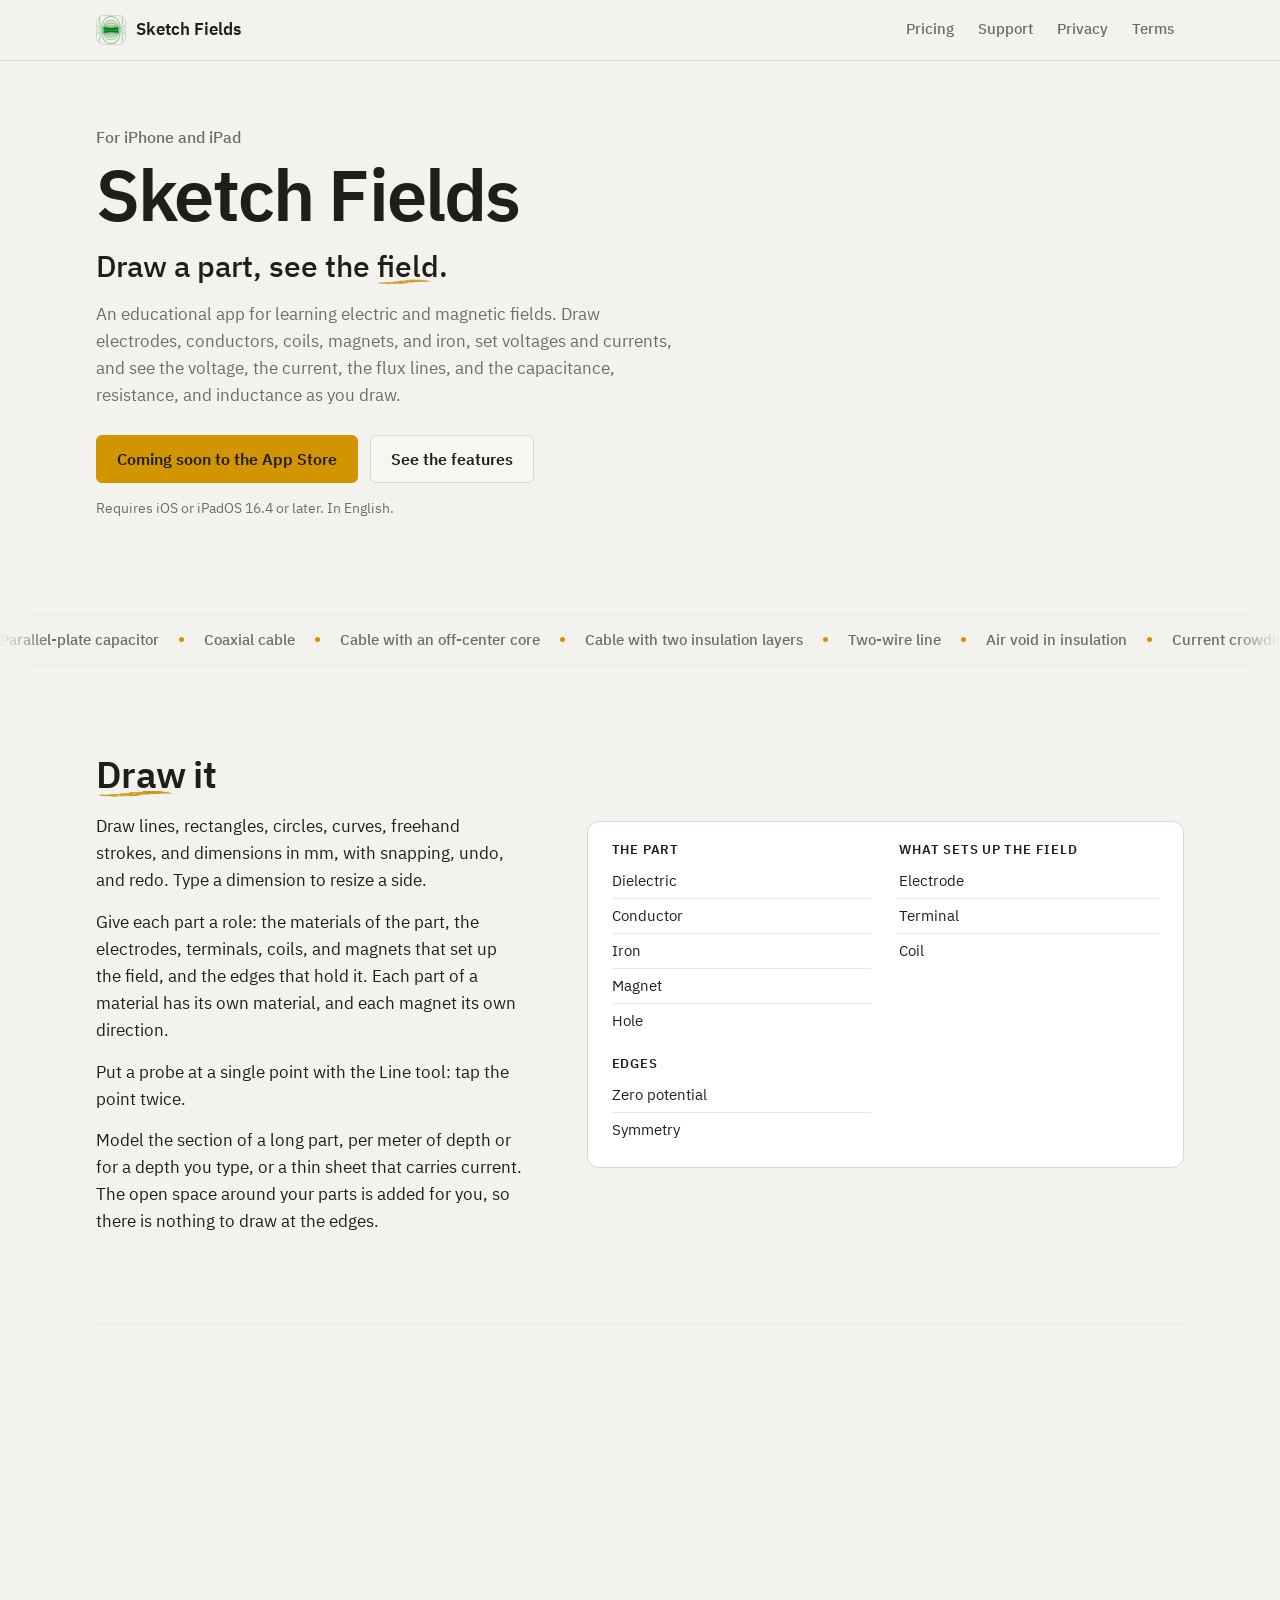
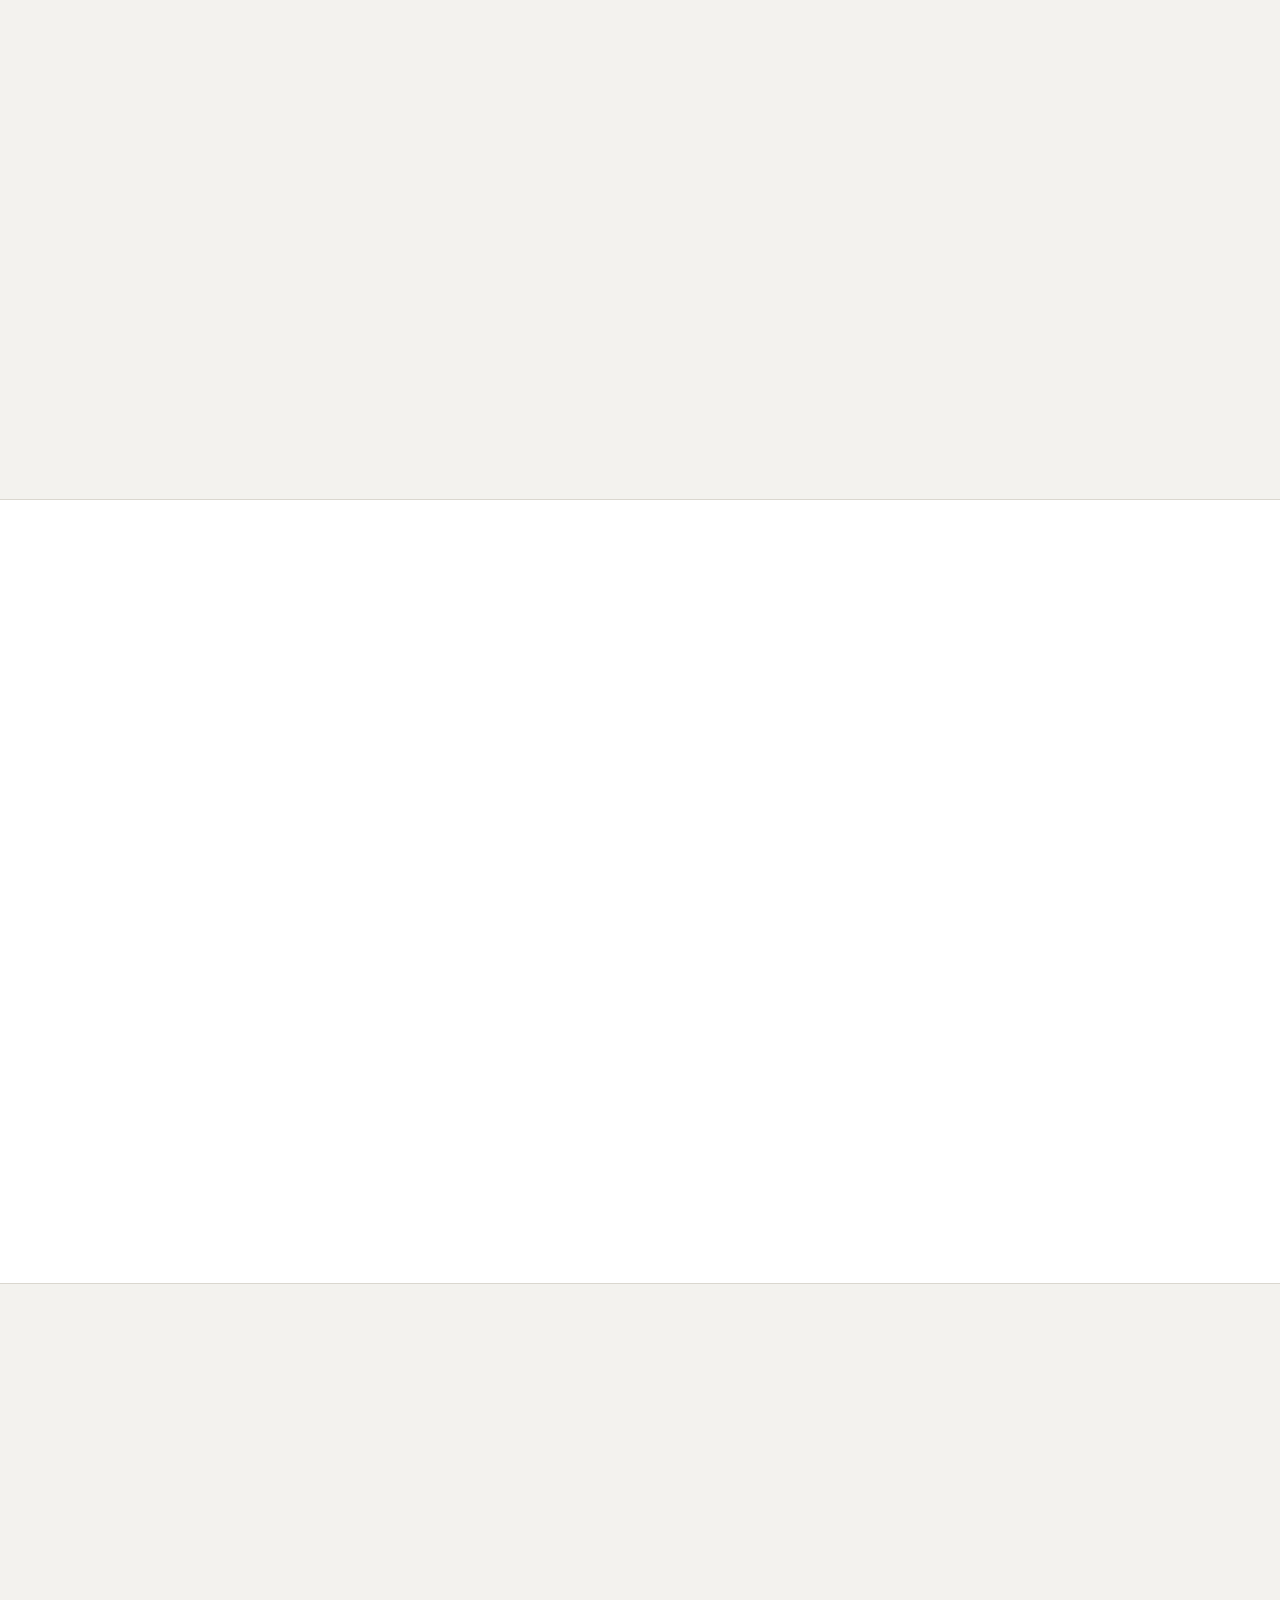
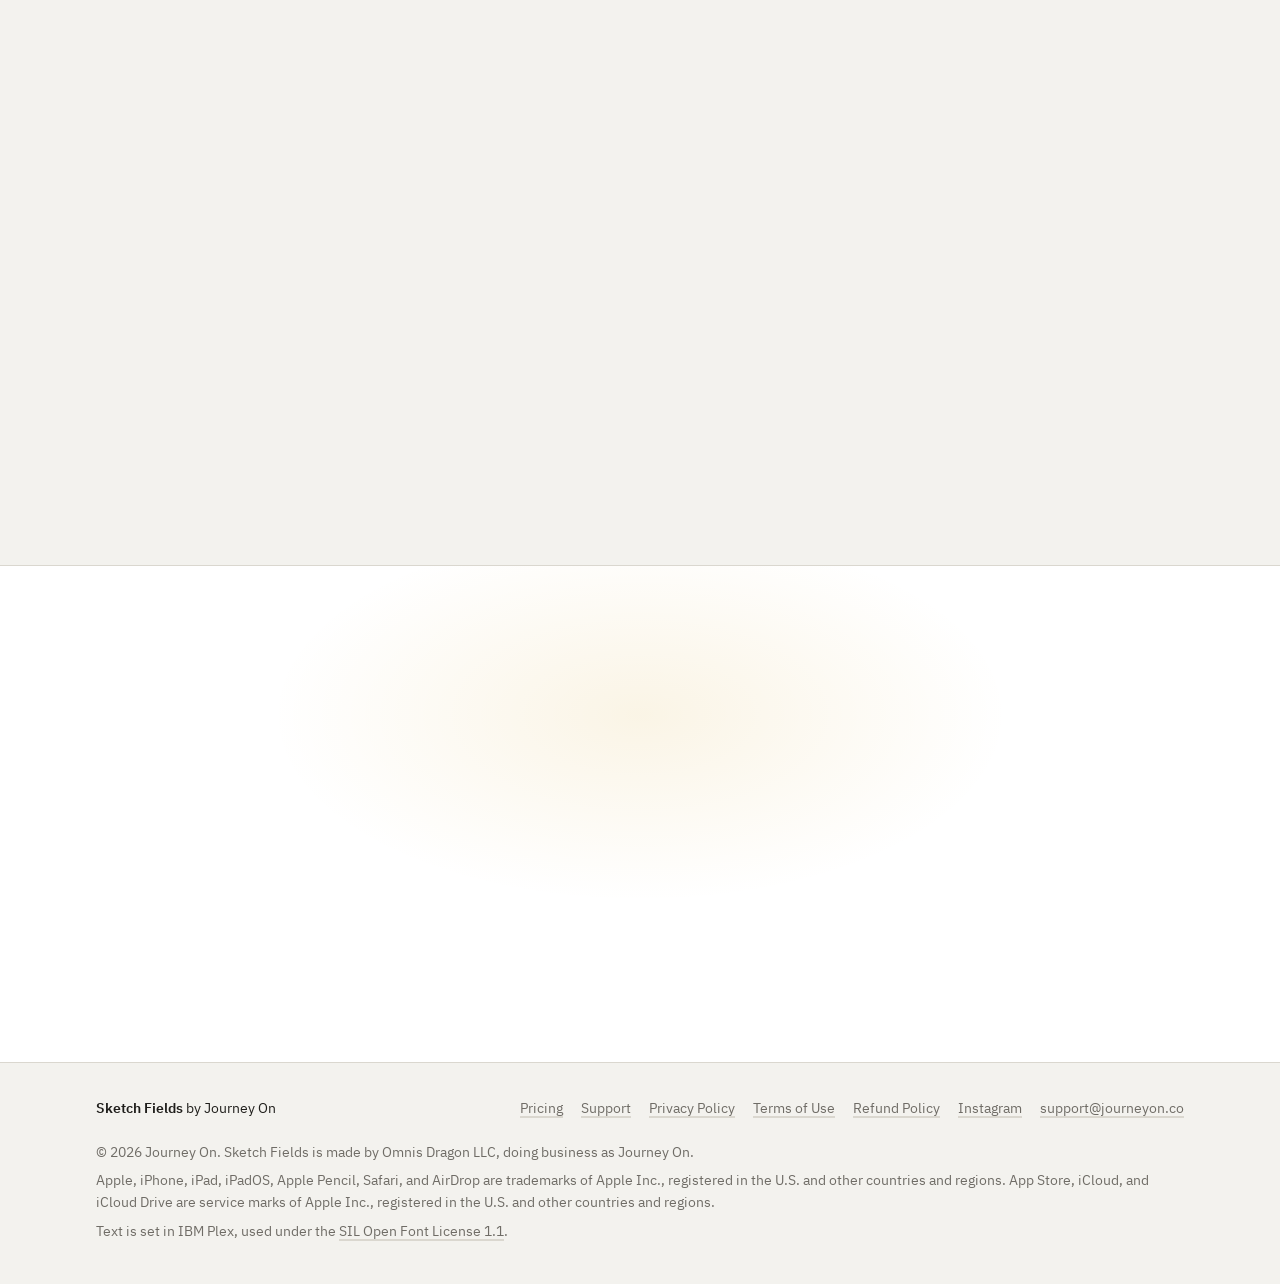
==== index.html @ ad642560 "Sketch Fields website: product page, pricing, refunds, support, privacy and terms The site for https" ====
<!doctype html>
<html lang="en">
<head>
<meta charset="utf-8">
<meta name="viewport" content="width=device-width, initial-scale=1">
<meta http-equiv="Content-Security-Policy" content="default-src 'none'; script-src 'self'; style-src 'self'; font-src 'self'; img-src 'self'; media-src 'self'; base-uri 'none'; form-action 'none'">
<meta name="color-scheme" content="dark light">
<meta name="theme-color" content="#141413" media="(prefers-color-scheme: dark)">
<meta name="theme-color" content="#f3f2ee" media="(prefers-color-scheme: light)">
<title>Sketch Fields: draw a part, see the field</title>
<meta name="description" content="Sketch Fields is an educational app for iPhone and iPad for learning electric and magnetic fields from simple sketches. Draw electrodes, conductors, coils, magnets, and iron, and see the voltage, the current, the flux lines, and the capacitance, resistance, and inductance they give.">
<link rel="canonical" href="https://sketchfields.journeyon.co/">
<meta property="og:type" content="website">
<meta property="og:url" content="https://sketchfields.journeyon.co/">
<meta property="og:title" content="Sketch Fields">
<meta property="og:description" content="Draw a part, see the field. An educational app for iPhone and iPad.">
<meta name="twitter:card" content="summary">
<link rel="icon" type="image/png" sizes="32x32" href="assets/favicon-32.png">
<link rel="apple-touch-icon" href="assets/apple-touch-icon.png">
<link rel="stylesheet" href="assets/site.css">
<script src="assets/site.js" defer></script>
</head>
<body class="home">
<a class="skip" href="#main">Skip to content</a>

<header class="site-head">
  <div class="wrap">
    <a class="brand" href="./" aria-current="page"><img src="assets/favicon-32.png" srcset="assets/favicon-32.png 1x, assets/brand-96.png 3x" width="30" height="30" alt=""><span>Sketch Fields</span></a>
    <nav class="site-nav" aria-label="Main">
      <ul>
        <li><a href="pricing/">Pricing</a></li>
        <li><a href="support/">Support</a></li>
        <li><a href="privacy/">Privacy</a></li>
        <li><a href="terms/">Terms</a></li>
      </ul>
    </nav>
  </div>
</header>

<main id="main" tabindex="-1">

  <section class="hero" aria-labelledby="hero-title">
    <div class="wrap">
      <div class="hero-text">
        <p class="eyebrow">For iPhone and iPad</p>
        <h1 id="hero-title">Sketch Fields</h1>
        <p class="hero-line">Draw a part, see the <span class="pencil short">field</span>.</p>
        <p class="hero-sub">An educational app for learning electric and magnetic fields. Draw electrodes, conductors, coils, magnets, and iron, set voltages and currents, and see the voltage, the current, the flux lines, and the capacitance, resistance, and inductance as you draw.</p>
        <div class="actions">
          <a class="btn primary" href="https://apps.apple.com/us/developer/journey-on/id1807155063">Coming soon to the App Store</a>
          <a class="btn" href="#draw">See the features</a>
        </div>
        <p class="small muted">Requires iOS or iPadOS 16.4 or later. In English.</p>
      </div>
    </div>
  </section>

  <div class="example-band" aria-hidden="true">
    <div class="band-track">
      <ul class="band-list"><li>Parallel-plate capacitor</li><li>Coaxial cable</li><li>Cable with an off-center core</li><li>Cable with two insulation layers</li><li>Two-wire line</li><li>Air void in insulation</li><li>Current crowding at a corner</li><li>Strip with a round hole</li><li>Coaxial cell in water</li><li>Two rods in water</li><li>Field around a wire</li><li>Inductance of a two-wire line</li><li>Inductance of a coaxial cable</li><li>Bar magnet</li><li>Two coupled coils</li><li>Magnet and a sensor</li><li>High-voltage electrode edge</li><li>Comb drive (MEMS)</li><li>Wire over a ground plane</li><li>Microstrip trace</li><li>Capacitive touch button</li><li>Busbar with bolt holes</li><li>Electromagnet with an air gap</li></ul>
      <ul class="band-list"><li>Parallel-plate capacitor</li><li>Coaxial cable</li><li>Cable with an off-center core</li><li>Cable with two insulation layers</li><li>Two-wire line</li><li>Air void in insulation</li><li>Current crowding at a corner</li><li>Strip with a round hole</li><li>Coaxial cell in water</li><li>Two rods in water</li><li>Field around a wire</li><li>Inductance of a two-wire line</li><li>Inductance of a coaxial cable</li><li>Bar magnet</li><li>Two coupled coils</li><li>Magnet and a sensor</li><li>High-voltage electrode edge</li><li>Comb drive (MEMS)</li><li>Wire over a ground plane</li><li>Microstrip trace</li><li>Capacitive touch button</li><li>Busbar with bolt holes</li><li>Electromagnet with an air gap</li></ul>
    </div>
  </div>

  <section class="feature" id="draw" aria-labelledby="draw-title">
    <div class="wrap feature-grid">
      <div class="feature-text reveal">
        <h2 id="draw-title"><span class="pencil short">Draw</span> it</h2>
        <p>Draw lines, rectangles, circles, curves, freehand strokes, and dimensions in mm, with snapping, undo, and redo. Type a dimension to resize a side.</p>
        <p>Give each part a role: the materials of the part, the electrodes, terminals, coils, and magnets that set up the field, and the edges that hold it. Each part of a material has its own material, and each magnet its own direction.</p>
        <p>Put a probe at a single point with the Line tool: tap the point twice.</p>
        <p>Model the section of a long part, per meter of depth or for a depth you type, or a thin sheet that carries current. The open space around your parts is added for you, so there is nothing to draw at the edges.</p>
      </div>
      <div class="feature-aside reveal">
        <div class="groups">
          <div>
            <h3>The part</h3>
            <ul>
              <li>Dielectric</li>
              <li>Conductor</li>
              <li>Iron</li>
              <li>Magnet</li>
              <li>Hole</li>
            </ul>
          </div>
          <div>
            <h3>What sets up the field</h3>
            <ul>
              <li>Electrode</li>
              <li>Terminal</li>
              <li>Coil</li>
            </ul>
          </div>
          <div>
            <h3>Edges</h3>
            <ul>
              <li>Zero potential</li>
              <li>Symmetry</li>
            </ul>
          </div>
        </div>
      </div>
    </div>
  </section>

  <section class="feature flip" id="analyze" aria-labelledby="analyze-title">
    <div class="wrap feature-grid">
      <div class="feature-text reveal">
        <h2 id="analyze-title"><span class="pencil mid">Analyze</span> it</h2>
        <p>The solver works while you draw and edit. A quick result shows at once, and a finer one replaces it when you stop.</p>
        <ul class="fields" aria-label="Some of the fields you can show">
          <li>Voltage <span class="u">V</span></li>
          <li>Electric field <span class="u">kV/mm</span></li>
          <li>Current density <span class="u">A/mm²</span></li>
          <li>Flux density B <span class="u">T</span></li>
        </ul>
        <ul class="ticks">
          <li>See equipotentials and flux lines drawn over the colors, with their values; where flux lines crowd, the field is strong.</li>
          <li>Read the capacitance, the charge on each electrode, the resistance, the current through each terminal, the power loss, and the self and mutual inductance.</li>
          <li>Find the largest field, and where it sits.</li>
          <li>Read probes at a point, along a line with a chart, or over an area.</li>
          <li>Work in SI units with prefixes, such as pF, mA, and mT; lengths can also be shown in inches.</li>
        </ul>
      </div>
      <div class="feature-aside reveal">
        <h3 class="aside-title">Three field types</h3>
        <ul class="aside-list">
          <li><strong>Electrostatics</strong> The voltage, the electric field, the charge on each electrode, the capacitance, and the largest field.</li>
          <li><strong>Current flow</strong> How current spreads through a conductor, its resistance, and the power loss.</li>
          <li><strong>Magnetic fields</strong> Flux lines from coils and magnets through iron and air, inductance, and the coupling between coils.</li>
        </ul>
      </div>
    </div>
  </section>

  <section class="feature" id="examples" aria-labelledby="examples-title">
    <div class="wrap feature-grid">
      <div class="feature-text reveal">
        <h2 id="examples-title">Learn with <span class="pencil long">the examples</span></h2>
        <p>Each example has notes on what to look for, the theory value where there is one, and what to try next. Every example runs without a subscription, in every field type.</p>
        <p>Pick from plastics and the circuit board laminate FR-4, copper, aluminum, gold, tap water, seawater, clay and wet sand, and NdFeB magnet grades, each value with its source and the condition it applies to, or make a material of your own, such as an iron of a set permeability.</p>
      </div>
      <div class="feature-aside reveal">
        <h3 class="aside-title">The examples menu</h3>
        <ul class="aside-list">
          <li><strong>Getting started</strong> Coaxial cable</li>
          <li><strong>Checks against theory</strong> Parallel-plate capacitor; Coaxial cable; Cable with an off-center core; Cable with two insulation layers; Two-wire line; Air void in insulation; Current crowding at a corner; Strip with a round hole; Coaxial cell in water; Two rods in water; Field around a wire; Inductance of a two-wire line; Inductance of a coaxial cable; Bar magnet; Two coupled coils</li>
          <li><strong>Capacitors and insulation</strong> High-voltage electrode edge; Comb drive (MEMS)</li>
          <li><strong>Lines and circuit boards</strong> Wire over a ground plane; Microstrip trace; Capacitive touch button</li>
          <li><strong>Conductors</strong> Busbar with bolt holes</li>
          <li><strong>Magnets and coils</strong> Magnet and a sensor; Electromagnet with an air gap</li>
        </ul>
      </div>
    </div>
  </section>

  <section class="feature flip" id="theory" aria-labelledby="theory-title">
    <div class="wrap feature-grid">
      <div class="feature-text reveal">
        <h2 id="theory-title">Compare with <span class="pencil mid">theory</span></h2>
        <p>Fifteen examples follow cases with a known answer from physics and electrical engineering textbooks. Each one shows the theory value beside the app’s own value, and whether they agree within the stated tolerance.</p>
        <p>Change the part and see how far the answer moves: widen the plates, move the wires apart, or make the hole in a strip larger.</p>
      </div>
      <div class="feature-aside reveal">
        <h3 class="aside-title">Theory in the notes</h3>
        <ul class="aside-list">
          <li><strong>Coaxial cable</strong> The capacitance per meter of depth, 2πε/ln(b/a), for a given outer radius the peak field is least when b/a is e.</li>
          <li><strong>Two-wire line</strong> The capacitance per meter of depth, πε/arccosh(D/2R), exact for round wires.</li>
          <li><strong>Air void in insulation</strong> A thin flat void across the field carries εr times the field in the insulation, and a round void 2εr/(1 + εr) times.</li>
          <li><strong>Current crowding at a corner</strong> The corner square of an L-shaped bend counts as 1 − (2/π)·ln 2, or 0.5587 squares.</li>
          <li><strong>Two rods in water</strong> The resistance between two rods, arccosh(D/2a)/(πσ) per meter: the two-wire line’s capacitance with ε replaced by σ.</li>
          <li><strong>Field around a wire</strong> The flux density μ0I/(2πr) at a distance r, from Ampère’s law.</li>
          <li><strong>Inductance of a two-wire line</strong> (μ0/π)·(ln(D/a) + ¼) per meter, the ¼ for the flux inside each wire.</li>
          <li><strong>Bar magnet</strong> The flux density on the axis of a long bar magnet, from the currents its magnetization stands for.</li>
        </ul>
      </div>
    </div>
  </section>

  <section class="section band lit" id="plans" aria-labelledby="plans-title">
    <div class="wrap">
      <h2 id="plans-title" class="section-title reveal">Free and Sketch Fields <span class="pencil short">Pro</span></h2>
      <div class="plans reveal-group">
        <div class="plan">
          <h3>Free</h3>
          <ul class="ticks">
            <li>Run and explore every example, in every field type.</li>
            <li>Draw your own dielectrics in PTFE, FR-4 or air between and around the plates of a capacitor, in electrostatics.</li>
            <li>The capacitance, the charge, the energy, and the largest field.</li>
            <li>Coarse and Medium meshes.</li>
            <li>Projects, files, units, and the help.</li>
          </ul>
        </div>
        <div class="plan pro">
          <h3>Sketch Fields Pro adds</h3>
          <ul class="ticks">
            <li>Current flow: conductors and terminals, current, resistance and power loss.</li>
            <li>Magnetic fields: coils, magnets and iron, flux lines and inductance.</li>
            <li>More electrodes, zero-potential and symmetry edges, and probes.</li>
            <li>Axisymmetric models for round parts.</li>
            <li>Every material, and your own materials.</li>
            <li>Fine meshes for more detail.</li>
            <li>Edit the examples.</li>
            <li>Reports with the model settings and probe readings.</li>
          </ul>
        </div>
      </div>
      <p class="section-intro reveal">Sketch Fields Pro is an auto-renewable subscription, monthly or yearly, with a free trial for eligible new subscribers. If your subscription ends, your sketches still open and run. See the <a href="pricing/">prices</a>, the <a href="terms/#pro">subscription terms</a> and the <a href="support/#cost">questions about Sketch Fields Pro</a>.</p>
    </div>
  </section>

  <section class="section" id="device" aria-labelledby="device-title">
    <div class="wrap">
      <h2 id="device-title" class="section-title reveal">On your <span class="pencil mid">device</span></h2>
      <p class="section-intro reveal">Drawing and calculation run on your iPhone or iPad. Your sketches stay on your device.</p>
      <ul class="tiles wide reveal-group">
        <li class="tile">
          <svg viewBox="0 0 24 24" aria-hidden="true" focusable="false"><path d="M1.5 8.8a15 15 0 0 1 21 0M5 12.4a10 10 0 0 1 14 0M8.5 15.9a5 5 0 0 1 7 0M3 3l18 18"/><circle cx="12" cy="19.4" r="1"/></svg>
          <h3>Works offline</h3>
          <p>Drawing and the calculation need no connection.</p>
        </li>
        <li class="tile">
          <svg viewBox="0 0 24 24" aria-hidden="true" focusable="false"><circle cx="12" cy="8" r="4"/><path d="M4 21a8 8 0 0 1 16 0M3 3l18 18"/></svg>
          <h3>No account</h3>
          <p>Open the app and start. There is nothing to sign up for.</p>
        </li>
        <li class="tile">
          <svg viewBox="0 0 24 24" aria-hidden="true" focusable="false"><rect x="2.5" y="5.5" width="19" height="13" rx="2"/><path d="M3 3l18 18"/></svg>
          <h3>No ads</h3>
          <p>The app shows no advertising.</p>
        </li>
        <li class="tile">
          <svg viewBox="0 0 24 24" aria-hidden="true" focusable="false"><path d="M4 20l1.2-4.4L16.6 4.2a2.1 2.1 0 0 1 3 3L8.2 18.6 4 20zM14.6 6.2l3 3"/></svg>
          <h3>Apple Pencil</h3>
          <p>Apple Pencil draws while your fingers pan and zoom. A keyboard, trackpad, or mouse works on iPad.</p>
        </li>
      </ul>
    </div>
  </section>

  <section class="section" id="education" aria-labelledby="education-title">
    <div class="wrap">
      <h2 id="education-title" class="section-title reveal">Educational use only</h2>
      <div class="note reveal">
        <p>Sketch Fields is for education and learning only. Its results are estimates from a simplified two-dimensional model. The calculation is verified against published exact solutions and benchmark cases, such as a parallel-plate capacitor, a coaxial cable, and a two-wire line, but it has not been validated against measurements or tested in real-world scenarios. It is not a substitute for professional engineering analysis, testing, or applicable codes and standards. Do not use it to design, rate, or approve any real part or equipment, or for safety-critical, medical, or compliance decisions, such as those on electrical safety, high voltage, or medical implants and devices. You use the results at your own risk; to the extent the law allows, Journey On is not responsible for any loss or decision based on them. See the <a href="terms/#educational-use">Terms of Use</a>.</p>
      </div>
    </div>
  </section>

  <section class="cta band lit" id="get" aria-labelledby="get-title">
    <div class="wrap reveal">
      <picture>
        <source media="(prefers-color-scheme: dark)" srcset="assets/sketch-fields-400-dark.webp">
        <img class="app-icon" src="assets/sketch-fields-400.webp" width="400" height="400" loading="lazy" decoding="async" alt="">
      </picture>
      <h2 id="get-title">Sketch Fields for iPhone and iPad</h2>
      <p>Learn how voltages, currents, and magnets set up electric and magnetic fields by sketching. Requires iOS or iPadOS 16.4 or later.</p>
      <div class="actions center">
        <a class="btn primary" href="https://apps.apple.com/us/developer/journey-on/id1807155063">Coming soon to the App Store</a>
      </div>
      <p class="small muted">Questions? Email <a href="mailto:support@journeyon.co">support@journeyon.co</a> or read the <a href="support/">support page</a>.</p>
    </div>
  </section>

</main>

<footer class="site-foot">
  <div class="wrap">
    <div class="foot-top">
      <p class="foot-brand"><strong>Sketch Fields</strong> by Journey On</p>
      <nav aria-label="Footer">
        <ul class="foot-links">
          <li><a href="pricing/">Pricing</a></li>
          <li><a href="support/">Support</a></li>
          <li><a href="privacy/">Privacy Policy</a></li>
          <li><a href="terms/">Terms of Use</a></li>
          <li><a href="refunds/">Refund Policy</a></li>
          <li><a href="https://www.instagram.com/journeyon_co/">Instagram</a></li>
          <li><a href="mailto:support@journeyon.co">support@journeyon.co</a></li>
        </ul>
      </nav>
    </div>
    <p>© 2026 Journey On. Sketch Fields is made by Omnis Dragon LLC, doing business as Journey On.</p>
    <p>Apple, iPhone, iPad, iPadOS, Apple Pencil, Safari, and AirDrop are trademarks of Apple Inc., registered in the U.S. and other countries and regions. App Store, iCloud, and iCloud Drive are service marks of Apple Inc., registered in the U.S. and other countries and regions.</p>
    <p>Text is set in IBM Plex, used under the <a href="fonts/LICENSE.txt">SIL Open Font License 1.1</a>.</p>
  </div>
</footer>
</body>
</html>
---- assets/site.css ----
/* Sketch Fields website. Colors, radii, fonts and shadows are the app's design tokens; tints are color-mix() of tokens.
   Dark is the default, as in the app; light follows prefers-color-scheme. */

@font-face {
  font-family: 'IBM Plex Sans';
  font-style: normal;
  font-weight: 400;
  font-display: swap;
  src: url('../fonts/IBMPlexSans-Regular.woff2') format('woff2');
}
@font-face {
  font-family: 'IBM Plex Sans';
  font-style: normal;
  font-weight: 500;
  font-display: swap;
  src: url('../fonts/IBMPlexSans-Medium.woff2') format('woff2');
}
@font-face {
  font-family: 'IBM Plex Sans';
  font-style: normal;
  font-weight: 600;
  font-display: swap;
  src: url('../fonts/IBMPlexSans-SemiBold.woff2') format('woff2');
}
@font-face {
  font-family: 'IBM Plex Mono';
  font-style: normal;
  font-weight: 400;
  font-display: swap;
  src: url('../fonts/IBMPlexMono-Regular.woff2') format('woff2');
}
@font-face {
  font-family: 'IBM Plex Mono';
  font-style: normal;
  font-weight: 500;
  font-display: swap;
  src: url('../fonts/IBMPlexMono-Medium.woff2') format('woff2');
}

:root {
  --bg: #141413;
  --panel: #1c1c1b;
  --panel2: #232321;
  --fg: #e8e6e1;
  --muted: #9b9890;
  --line: #35332e;
  --line2: #2a2926;
  --accent: #f0b323;
  --accent2: #ffc94a;
  --accent-fg: #141413;
  --canvas: #1a1a19;
  --shadow: 0 6px 24px rgba(0, 0, 0, .5);
  --shadow-sm: 0 2px 10px rgba(0, 0, 0, .45);
  --label: var(--accent); /* small headings: amber on dark, ink on light (amber on light is under 4.5:1) */
  --font: 'IBM Plex Sans', system-ui, -apple-system, 'Segoe UI', sans-serif;
  --mono: 'IBM Plex Mono', ui-monospace, SFMono-Regular, Menlo, monospace;
  --radius: 6px;
  /* Motion: the app's ease-out cubic, 1 - (1 - k)^3, and its 240 ms */
  --ease-out: cubic-bezier(.33, 1, .68, 1);
  --t-fast: .15s;
  --t: .24s;
  --t-reveal: .48s;
  /* Light on surfaces: the glow behind the hero animation and the app icon, the wash at the top of a band, and the
     light at the top of the cards */
  --glow: color-mix(in srgb, var(--accent) 17%, transparent);
  --glow-band: color-mix(in srgb, var(--accent) 7%, transparent);
  --tint-card: color-mix(in srgb, var(--fg) 5%, transparent);
  --tint-pro: color-mix(in srgb, var(--accent) 15%, transparent);
  --tint-tile: color-mix(in srgb, var(--accent) 9%, transparent);
  color-scheme: dark;
}

@media (prefers-color-scheme: light) {
  :root {
    --bg: #f3f2ee;
    --panel: #ffffff;
    --panel2: #f7f6f2;
    --fg: #1f1e1b;
    --muted: #6f6c66;
    --line: #dad7cf;
    --line2: #ebe9e3;
    --accent: #d19500;
    --accent2: #a87700;
    --accent-fg: #1f1e1b;
    --canvas: #e9e7e1;
    --shadow: 0 6px 24px rgba(30, 28, 20, .12);
    --shadow-sm: 0 2px 8px rgba(30, 28, 20, .10);
    --label: var(--fg);
    --glow: color-mix(in srgb, var(--accent) 10%, transparent);
    --glow-band: transparent;
    --tint-card: transparent;
    --tint-pro: color-mix(in srgb, var(--accent) 11%, transparent);
    --tint-tile: color-mix(in srgb, var(--accent) 8%, transparent);
    color-scheme: light;
  }
}

*,
*::before,
*::after {
  box-sizing: border-box;
}

html {
  -webkit-text-size-adjust: 100%;
  text-size-adjust: 100%;
}

@media (prefers-reduced-motion: no-preference) {
  html {
    scroll-behavior: smooth;
  }
}

body {
  margin: 0;
  background: var(--bg);
  color: var(--fg);
  font-family: var(--font);
  font-size: 16px;
  line-height: 1.6;
  overflow-wrap: break-word;
}

img {
  max-width: 100%;
  height: auto;
}

figure {
  margin: 0;
}

strong,
b {
  font-weight: 600;
}

h1,
h2,
h3 {
  font-weight: 600;
  line-height: 1.25;
  margin: 0;
  text-wrap: balance;
}

h2,
h3,
[id] {
  scroll-margin-top: 16px;
}

p,
ul,
ol {
  margin: 0 0 14px;
}

ul,
ol {
  padding-left: 22px;
}

li {
  margin: 0 0 6px;
}

a {
  color: var(--fg);
  text-decoration: underline;
  text-decoration-color: var(--accent);
  text-decoration-thickness: 2px;
  text-underline-offset: 3px;
  transition: color var(--t-fast) ease, text-decoration-color var(--t-fast) ease;
}

a:hover {
  text-decoration-color: var(--fg);
}

:focus-visible {
  outline: 2px solid var(--accent2);
  outline-offset: 2px;
  border-radius: 3px;
}

code,
.mono {
  font-family: var(--mono);
  font-size: .94em;
}

/* Skip link: off screen until it has focus */
.skip {
  position: absolute;
  left: 16px;
  top: -200px;
  z-index: 90;
  padding: 10px 16px;
  background: var(--panel);
  color: var(--fg);
  border: 1px solid var(--line);
  border-radius: var(--radius);
  box-shadow: var(--shadow);
  font-weight: 600;
}

.skip:focus {
  top: 12px;
}

.wrap {
  max-width: 1120px;
  margin: 0 auto;
  padding: 0 16px;
}

/* Header */
.site-head {
  border-bottom: 1px solid var(--line);
  background: var(--bg);
}

.site-head .wrap {
  display: flex;
  align-items: center;
  justify-content: space-between;
  gap: 12px;
  min-height: 60px;
  flex-wrap: wrap;
}

.brand {
  display: inline-flex;
  align-items: center;
  gap: 10px;
  font-weight: 600;
  font-size: 17px;
  text-decoration: none;
  color: var(--fg);
  min-height: 44px;
}

.brand img {
  width: 30px;
  height: 30px;
  border-radius: 7px;
  border: 1px solid var(--line);
}

.site-nav ul {
  display: flex;
  gap: 4px;
  list-style: none;
  margin: 0;
  padding: 0;
}

.site-nav li {
  margin: 0;
}

.site-nav a {
  display: inline-flex;
  align-items: center;
  min-height: 44px;
  padding: 0 10px;
  color: var(--muted);
  font-weight: 500;
  font-size: 15px;
  text-decoration: none;
  border-bottom: 2px solid transparent;
}

.site-nav a:hover {
  color: var(--fg);
}

.site-nav a[aria-current='page'] {
  color: var(--fg);
  border-bottom-color: var(--accent);
}

/* Main */
main {
  display: block;
  padding: 32px 0 56px;
}

.home main {
  padding: 0;
}

.prose {
  max-width: 720px;
}

.eyebrow {
  margin: 0 0 6px;
  color: var(--muted);
  font-size: 16px;
  font-weight: 500;
}

.page-title {
  font-size: 30px;
  margin-bottom: 8px;
}

.updated {
  color: var(--muted);
  font-size: 14px;
  margin-bottom: 24px;
}

.lead {
  font-size: 19px;
  line-height: 1.5;
}

.muted {
  color: var(--muted);
}

.small {
  font-size: 14px;
}

/* Buttons */
.actions {
  display: flex;
  flex-wrap: wrap;
  align-items: center;
  gap: 12px;
  margin: 26px 0 14px;
}

.actions.center {
  justify-content: center;
}

.btn {
  display: inline-flex;
  align-items: center;
  justify-content: center;
  min-height: 48px;
  padding: 12px 20px;
  border-radius: var(--radius);
  border: 1px solid var(--line);
  background: var(--panel2);
  color: var(--fg);
  font-weight: 600;
  text-decoration: none;
  line-height: 1.2;
}

.btn:hover {
  border-color: var(--muted);
}

.btn.primary {
  background: var(--accent);
  border-color: var(--accent);
  color: var(--accent-fg);
}

.btn.primary:hover {
  box-shadow: var(--shadow-sm);
  text-decoration: underline;
  text-decoration-color: var(--accent-fg);
}

/* Home page: hero */
.hero {
  padding: 36px 0 8px;
}

.hero-grid {
  display: grid;
  gap: 32px;
  align-items: center;
}

.hero h1 {
  font-size: 46px;
  letter-spacing: -.02em;
  line-height: 1.05;
  margin-bottom: 14px;
}

.hero-line {
  text-wrap: balance;
  font-size: 23px;
  font-weight: 500;
  line-height: 1.35;
  margin-bottom: 14px;
}

.hero-sub {
  color: var(--muted);
  font-size: 17px;
  max-width: 34em;
}

.hero-media {
  position: relative;
  aspect-ratio: 4 / 5;
  border-radius: 16px;
  overflow: hidden;
  background: var(--canvas);
  border: 1px solid var(--line);
  box-shadow: var(--shadow);
}

.hero-media picture,
.hero-poster,
.hero-video {
  position: absolute;
  inset: 0;
  display: block;
  width: 100%;
  height: 100%;
  object-fit: cover;
}

/* The browser picks the video once, when the page loads. If the box changes shape later (a phone turned from portrait
   to landscape), the crop stays centered, so the part in the middle of the animation stays in view. */
.hero-poster,
.hero-video {
  object-position: 50% 50%;
}

/* Safari does not autoplay in Low Power Mode and would draw its start button over the video; the still image under the
   video shows instead. */
.hero-video::-webkit-media-controls-start-playback-button {
  display: none !important;
  -webkit-appearance: none;
}

.hero-video::-webkit-media-controls {
  display: none !important;
}

/* "Pause animation": a real checkbox, visually replaced by the label's box. Checked, the video is hidden and the
   still image under it shows (WCAG 2.2.2). */
.still {
  position: absolute;
  width: 1px;
  height: 1px;
  margin: 0;
  opacity: 0;
  pointer-events: none;
}

.still-label {
  position: absolute;
  right: 12px;
  bottom: 12px;
  z-index: 2;
  display: inline-flex;
  align-items: center;
  gap: 9px;
  min-height: 36px;
  padding: 6px 14px 6px 11px;
  border-radius: 20px;
  border: 1px solid var(--line);
  background: color-mix(in srgb, var(--panel) 92%, transparent);
  color: var(--fg);
  font-size: 14px;
  font-weight: 500;
  box-shadow: var(--shadow-sm);
  cursor: pointer;
  user-select: none;
}

.still-label::before {
  content: '';
  flex: none;
  width: 16px;
  height: 16px;
  border: 1.5px solid var(--muted);
  border-radius: 4px;
  transition: background-color var(--t-fast) ease, border-color var(--t-fast) ease;
}

.still-label::after {
  content: '';
  position: absolute;
  left: 17px;
  top: 50%;
  width: 5px;
  height: 9px;
  margin-top: -6px;
  border: solid var(--accent-fg);
  border-width: 0 2px 2px 0;
  transform: rotate(45deg);
  opacity: 0;
}

.still:checked ~ .still-label::before {
  background: var(--accent);
  border-color: var(--accent);
}

.still:checked ~ .still-label::after {
  opacity: 1;
}

.still:focus-visible ~ .still-label {
  outline: 2px solid var(--accent2);
  outline-offset: 2px;
}

.still-label:hover {
  border-color: var(--muted);
}

.still:checked ~ .loop-video {
  display: none;
}

@media (prefers-reduced-motion: reduce) {
  .loop-video,
  .still,
  .still-label {
    display: none;
  }
}

/* Text for screen readers only */
.vh {
  position: absolute;
  width: 1px;
  height: 1px;
  margin: -1px;
  padding: 0;
  overflow: hidden;
  clip-path: inset(50%);
  white-space: nowrap;
  border: 0;
}

/* Home page: the names of the built-in examples in a row under the hero. It repeats the list in "Learn with the
   examples", so it is hidden from screen readers. Where scroll timelines exist and motion is allowed, it moves to the
   right while the page scrolls, and stops when the page stops; otherwise it is
   still, with a faded right edge. overflow: clip (not hidden) keeps the band from becoming a scroll container, so its
   view() timeline follows the page. */
.example-band {
  margin-top: 40px;
  border-top: 1px solid var(--line2);
  border-bottom: 1px solid var(--line2);
  overflow: hidden;
  overflow: clip;
  -webkit-mask-image: linear-gradient(90deg, var(--fg) calc(100% - 64px), transparent);
  mask-image: linear-gradient(90deg, var(--fg) calc(100% - 64px), transparent);
}

.band-track {
  display: flex;
  width: max-content;
  padding-left: max(16px, calc((100vw - 1088px) / 2));
}

.band-list {
  display: flex;
  list-style: none;
  margin: 0;
  padding: 0;
}

.band-list li {
  display: flex;
  align-items: center;
  margin: 0;
  padding: 13px 0;
  white-space: nowrap;
  color: var(--muted);
  font-size: 15px;
  font-weight: 500;
}

.band-list li::after {
  content: '';
  width: 5px;
  height: 5px;
  margin: 0 20px;
  border-radius: 50%;
  background: var(--accent);
}

@keyframes band-drift {
  from {
    translate: -720px 0;
  }

  to {
    translate: 0 0;
  }
}

@media (prefers-reduced-motion: no-preference) {
  @supports (animation-timeline: view()) {
    .example-band {
      -webkit-mask-image: linear-gradient(90deg, transparent, var(--fg) 48px, var(--fg) calc(100% - 48px), transparent);
      mask-image: linear-gradient(90deg, transparent, var(--fg) 48px, var(--fg) calc(100% - 48px), transparent);
    }

    .band-track {
      padding-left: 0;
      animation: band-drift linear both;
      animation-timeline: view();
      animation-range: cover;
    }
  }
}

/* Home page: sections */
.section {
  padding: 64px 0 0;
}

.section-title,
.cta h2 {
  font-size: clamp(30px, 2.2vw + 20px, 44px);
  letter-spacing: -.02em;
  line-height: 1.12;
  margin-bottom: 18px;
}

.feature-text h2 {
  font-size: 30px;
  letter-spacing: -.02em;
  line-height: 1.12;
  margin-bottom: 18px;
}

.section-intro {
  max-width: 720px;
}

/* The colored-pencil underline of the App Store headlines, under one key word of a heading: amber, and blue under
   the hero's key word, as in the first App Store image. It is a background image, so the text and its contrast do not
   change; links keep their straight underline. Where motion is allowed it is drawn in from the left once its heading
   has appeared (see Motion). */
.pencil {
  position: relative;
  z-index: 0;
  white-space: nowrap;
}

/* behind the letters of its word, as in the App Store headlines, so the descenders stay whole */
.pencil::after {
  content: '';
  position: absolute;
  z-index: -1;
  left: -.12em;
  right: -.14em;
  bottom: -.1em;
  height: .41em;
  background: center / 100% 100% no-repeat;
  pointer-events: none;
}

.pencil.short::after {
  background-image: url('pencil-amber-short-dark.webp');
}

.pencil.mid::after {
  background-image: url('pencil-amber-mid-dark.webp');
}

.pencil.long::after {
  background-image: url('pencil-amber-long-dark.webp');
}

.pencil.blue::after {
  background-image: url('pencil-blue-mid-dark.webp');
}

@media (prefers-color-scheme: light) {
  .pencil.short::after {
    background-image: url('pencil-amber-short-light.webp');
  }

  .pencil.mid::after {
    background-image: url('pencil-amber-mid-light.webp');
  }

  .pencil.long::after {
    background-image: url('pencil-amber-long-light.webp');
  }

  .pencil.blue::after {
    background-image: url('pencil-blue-mid-light.webp');
  }
}

/* Screenshots: the ten App Store images, a strip that scrolls sideways below 1000 px and two rows of five above. The
   column width always leaves part of the next image in view, so the strip shows that it scrolls. The side gutters are
   the list's padding, so they stay at the ends of the scrolled strip; the top and bottom padding leave room for the
   shadows, which the strip would otherwise cut off. The gaps are narrow, so the pencil lines read from one image into
   the next, as on the App Store. */
.shot-strip {
  overflow-x: auto;
  scroll-snap-type: x mandatory;
  scroll-padding: 0 16px;
  padding: 26px 0 30px;
  margin-top: -8px;
}

.shot-strip:focus-visible {
  outline-offset: -2px;
}

.shot-list {
  display: grid;
  grid-auto-flow: column;
  grid-auto-columns: min(calc((100vw - 32px) / 1.55), 260px);
  gap: 12px;
  width: max-content;
  list-style: none;
  margin: 0;
  padding: 0 16px;
}

@media (min-width: 480px) {
  .shot-list {
    grid-auto-columns: calc((100vw - 48px) / 2.4);
  }
}

@media (min-width: 720px) {
  .shot-list {
    grid-auto-columns: calc((100vw - 64px) / 3.4);
  }
}

.shot-list li {
  margin: 0;
  scroll-snap-align: start;
}

.shot-list img {
  display: block;
  width: 100%;
  border-radius: 12px;
  border: 1px solid var(--line);
  background: var(--canvas);
  box-shadow: var(--shadow);
}

/* See it in action: the two framed videos, side by side from 600 px with the same height (the columns are in the
   ratio of the videos' widths at equal height: 9 / 16 to 16 / 9), stacked on phones. Each video has the browser's
   own controls. The iPhone video plays muted, in a loop, while it is on screen (the script; it loads nothing before
   the page has loaded and the video comes near the screen), with a Pause video button beside its caption; the iPad
   video loads nothing until play is pressed. The poster attribute is a transparent 1 x 1 image, so the lazy,
   responsive still image under the video shows through (without a poster, Chrome paints a gray box). The frame has a
   band under the picture for the browser's controls, so they do not cover the picture; the band is the videos' own dark
   canvas in both themes, as the controls are drawn for a dark background. */
.previews {
  display: grid;
  gap: 32px;
  justify-items: center;
  margin-top: 28px;
}

.preview {
  display: grid;
  grid-template-columns: minmax(0, 1fr) auto;
  align-items: center;
  column-gap: 12px;
  width: 100%;
}

.preview.phone {
  max-width: 260px;
}

.preview-frame {
  grid-column: 1 / -1;
  position: relative;
  overflow: hidden;
  padding-bottom: 56px;
  border-radius: 16px;
  border: 1px solid var(--line);
  background: #141413; /* the framed videos' own background (the dark --bg), so the controls band matches the picture */
  box-shadow: var(--shadow);
}

.preview-poster {
  display: block;
  width: 100%;
  height: auto;
}

.preview-video {
  position: absolute;
  inset: 0;
  width: 100%;
  height: 100%;
  object-fit: contain;
  object-position: 50% 0;
}

.preview-video:focus-visible {
  outline: 2px solid var(--accent2);
  outline-offset: -3px;
}

.preview figcaption {
  grid-row: 2;
  grid-column: 1;
  margin-top: 14px;
  color: var(--muted);
  font-size: 15px;
  font-weight: 500;
}

/* Pause video: a real button under the frame, never over the picture or the device, in the look of the hero's
   "Pause animation". The script shows it and keeps its text in step with the video (WCAG 2.2.2: the browser hides its
   own controls a few seconds into playback). It draws a pause sign, or a play triangle while the video is paused. On
   narrow screens it sits beside the caption; from 600 px, where the iPhone figure is narrow, on its own row under it. */
.preview-toggle {
  grid-row: 2;
  grid-column: 2;
  display: inline-flex;
  align-items: center;
  gap: 9px;
  min-height: 36px;
  margin-top: 14px;
  padding: 6px 14px 6px 12px;
  border: 1px solid var(--line);
  border-radius: 20px;
  background: var(--panel2);
  color: var(--fg);
  font: inherit;
  font-size: 14px;
  font-weight: 500;
  cursor: pointer;
}

.preview-toggle[hidden] {
  display: none;
}

.preview-toggle:hover {
  border-color: var(--muted);
}

.preview-toggle::before {
  content: '';
  flex: none;
  width: 10px;
  height: 12px;
  border-inline: 3px solid currentColor;
}

.preview-toggle.is-paused::before {
  border: 0;
  background: currentColor;
  clip-path: polygon(0 0, 100% 50%, 0 100%);
}

.scenes-block {
  margin-top: 40px;
  max-width: 1088px;
}

.scenes-block h3 {
  margin-bottom: 14px;
  color: var(--label);
  font-size: 13px;
  font-weight: 600;
  letter-spacing: .06em;
  text-transform: uppercase;
}

.scenes {
  display: grid;
  gap: 12px 28px;
  list-style: none;
  padding: 0;
  margin: 0;
  counter-reset: scene;
}

.scenes li {
  position: relative;
  counter-increment: scene;
  margin: 0;
  padding: 0 0 0 36px;
  color: var(--muted);
  font-size: 15px;
  line-height: 1.5;
}

.scenes li::before {
  content: counter(scene);
  position: absolute;
  left: 0;
  top: -1px;
  display: grid;
  place-items: center;
  width: 24px;
  height: 24px;
  border-radius: 50%;
  border: 1px solid var(--line);
  background: var(--panel);
  color: var(--fg);
  font-family: var(--mono);
  font-size: 12px;
  font-weight: 500;
}

/* Feature rows: text and a screenshot, side by side on wide screens, with a hairline between rows (See it in action is
   a band, whose edge does that above the first row) */
.feature {
  padding: 64px 0 0;
}

.feature + .feature::before {
  content: '';
  display: block;
  width: calc(100% - 32px);
  max-width: 1088px;
  height: 1px;
  margin: 0 auto 64px;
  background: var(--line2);
}

.action + .feature {
  padding-top: 64px;
}

.feature-grid {
  display: grid;
  gap: 28px;
  align-items: center;
}

.feature-text {
  font-size: 17px;
}

.feature-text > :last-child {
  margin-bottom: 0;
}

.feature-shot img {
  display: block;
  width: 100%;
  border-radius: 12px;
  border: 1px solid var(--line);
  background: var(--canvas);
  box-shadow: var(--shadow);
}

.ticks {
  padding-left: 20px;
}

.ticks li {
  margin-bottom: 8px;
}

.ticks li::marker {
  color: var(--accent);
}

.steps {
  list-style: none;
  padding: 0;
  margin: 20px 0;
  counter-reset: step;
}

.steps li {
  position: relative;
  counter-increment: step;
  min-height: 32px;
  margin: 0 0 14px;
  padding: 3px 0 0 46px;
}

.steps li::before {
  content: counter(step);
  position: absolute;
  left: 0;
  top: 0;
  display: grid;
  place-items: center;
  width: 32px;
  height: 32px;
  border-radius: 50%;
  border: 1px solid var(--accent);
  background: color-mix(in srgb, var(--accent) 16%, var(--panel));
  color: var(--fg);
  font-family: var(--mono);
  font-size: 14px;
  font-weight: 500;
}

.fields {
  display: flex;
  flex-wrap: wrap;
  gap: 8px;
  list-style: none;
  padding: 0;
  margin: 18px 0;
}

.fields li {
  margin: 0;
  padding: 5px 12px;
  border: 1px solid var(--line);
  border-radius: 16px;
  background: var(--panel);
  font-size: 15px;
}

.fields .u {
  margin-left: 4px;
  color: var(--muted);
  font-family: var(--mono);
  font-size: 14px;
}

.groups {
  display: grid;
  grid-template-columns: repeat(auto-fit, minmax(190px, 1fr));
  gap: 18px 28px;
  margin-top: 22px;
}

.groups h3 {
  margin-bottom: 6px;
  color: var(--label);
  font-size: 13px;
  font-weight: 600;
  letter-spacing: .06em;
  text-transform: uppercase;
}

.groups ul {
  list-style: none;
  padding: 0;
  margin: 0;
  font-size: 15px;
}

.groups li {
  margin: 0;
  padding: 5px 0;
  border-bottom: 1px solid var(--line2);
}

.groups li:last-child {
  border-bottom: 0;
}

/* Feature rows without a screenshot (until the App Store images exist): a card beside the text, lit from the top like
   the plan cards, with the roles, analyses, examples or theory values of the row */
.feature-aside {
  position: relative;
  isolation: isolate;
  overflow: hidden;
  background: var(--panel);
  border: 1px solid var(--line);
  border-radius: 12px;
  padding: 20px 24px;
}

.feature-aside::before {
  content: '';
  position: absolute;
  inset: 0;
  z-index: -1;
  pointer-events: none;
  background: radial-gradient(100% 70% at 50% 0, var(--tint-card), transparent 70%);
}

.feature-aside > :last-child {
  margin-bottom: 0;
}

.feature-aside .groups {
  margin-top: 0;
}

.aside-title {
  margin-bottom: 8px;
  color: var(--label);
  font-size: 13px;
  font-weight: 600;
  letter-spacing: .06em;
  text-transform: uppercase;
}

.aside-list {
  list-style: none;
  padding: 0;
  margin: 0;
  font-size: 15px;
}

.aside-list li {
  margin: 0;
  padding: 8px 0;
  border-bottom: 1px solid var(--line2);
  color: var(--muted);
}

.aside-list li:last-child {
  border-bottom: 0;
  padding-bottom: 0;
}

.aside-list strong {
  display: block;
  color: var(--fg);
  font-weight: 500;
}

/* Bands: See it in action, Free and Pro, and the end of the page, on the panel color between sections on the page
   color. A lit band has a soft light from above (dark theme only), and the closing band a glow behind the app icon. */
.band {
  position: relative;
  isolation: isolate;
  margin-top: 72px;
  padding: 64px 0;
  background: var(--panel);
  border-top: 1px solid var(--line);
  border-bottom: 1px solid var(--line);
}

.band.lit::before {
  content: '';
  position: absolute;
  inset: 0;
  z-index: -1;
  pointer-events: none;
  background: radial-gradient(55% 160px at 50% 0, var(--glow-band), transparent 75%);
}

.cta.lit::before {
  background: radial-gradient(40% 260px at 50% 30%, var(--glow), transparent 72%);
}

/* Free and Pro: cards lit from the top, Pro in amber */
.plans {
  display: grid;
  gap: 16px;
  margin: 22px 0 20px;
}

.plan {
  position: relative;
  isolation: isolate;
  overflow: hidden;
  background: var(--bg);
  border: 1px solid var(--line);
  border-radius: 12px;
  padding: 22px 24px;
}

.plan::before,
.tile::before {
  content: '';
  position: absolute;
  inset: 0;
  z-index: -1;
  pointer-events: none;
  background: radial-gradient(100% 70% at 50% 0, var(--tint-card), transparent 70%);
}

.plan.pro {
  border-color: var(--accent);
  box-shadow: var(--shadow-sm);
}

.plan.pro::before {
  background: radial-gradient(100% 75% at 50% 0, var(--tint-pro), transparent 72%);
}

.plan h3 {
  font-size: 19px;
  margin-bottom: 10px;
}

.plan > :last-child {
  margin-bottom: 0;
}

/* On your device: the image and the four tiles, side by side on wide screens */
.device-grid {
  display: grid;
  gap: 28px;
  align-items: center;
  margin-top: 28px;
}

.tiles {
  display: grid;
  grid-template-columns: minmax(0, 1fr);
  gap: 12px;
  list-style: none;
  padding: 0;
  margin: 0;
}

/* On your device without its image: the four tiles in a row on wide screens */
.tiles.wide {
  margin-top: 28px;
}

/* Each tile is lit from its icon, at the top left */
.tile {
  position: relative;
  isolation: isolate;
  overflow: hidden;
  display: grid;
  grid-template-columns: 26px minmax(0, 1fr);
  column-gap: 16px;
  align-items: start;
  align-content: start;
  margin: 0;
  padding: 16px 20px;
  background: var(--panel);
  border: 1px solid var(--line);
  border-radius: 12px;
}

.tile::before {
  background: radial-gradient(60% 120% at 0 0, var(--tint-tile), transparent 72%);
}

.tile svg {
  grid-row: 1 / span 2;
  display: block;
  width: 26px;
  height: 26px;
  fill: none;
  stroke: var(--accent);
  stroke-width: 1.7;
  stroke-linecap: round;
  stroke-linejoin: round;
}

.tile h3 {
  font-size: 17px;
  margin: 1px 0 2px;
}

.tile p {
  grid-column: 2;
  margin: 0;
  color: var(--muted);
  font-size: 15px;
}

.device-shot img {
  display: block;
  width: 100%;
  border-radius: 12px;
  border: 1px solid var(--line);
  background: var(--canvas);
  box-shadow: var(--shadow);
}

.note {
  background: var(--panel2);
  border: 1px solid var(--line);
  border-left: 3px solid var(--accent);
  border-radius: var(--radius);
  padding: 18px 20px;
  max-width: 860px;
}

.note > :last-child {
  margin-bottom: 0;
}

/* Call to action */
.cta {
  text-align: center;
}

.cta .app-icon {
  display: block;
  width: 96px;
  height: 96px;
  margin: 0 auto 20px;
  border-radius: 21px;
  border: 1px solid var(--line);
  box-shadow: var(--shadow);
}

.cta h2 {
  margin-bottom: 8px;
}

.cta .actions {
  margin-top: 22px;
}

/* Legal and support pages */
.prose h2 {
  font-size: 22px;
  margin: 40px 0 12px;
  padding-top: 20px;
  border-top: 1px solid var(--line2);
}

.prose h3 {
  font-size: 18px;
  margin: 28px 0 8px;
}

.prose .first {
  margin-top: 28px;
}

.toc {
  background: var(--panel);
  border: 1px solid var(--line);
  border-radius: 12px;
  padding: 16px 20px 6px;
  margin: 8px 0 8px;
}

.toc h2 {
  font-size: 13px;
  font-weight: 600;
  letter-spacing: .08em;
  text-transform: uppercase;
  color: var(--muted);
  margin: 0 0 10px;
  padding: 0;
  border: 0;
}

.toc ol,
.toc ul {
  margin: 0 0 10px;
  padding-left: 0;
  list-style: none;
  columns: 1;
}

.toc li {
  margin: 0 0 4px;
  break-inside: avoid;
}

.toc a {
  display: inline-block;
  padding: 2px 0;
  text-decoration-thickness: 1px;
}

.summary {
  background: var(--panel2);
  border: 1px solid var(--line);
  border-radius: var(--radius);
  padding: 16px 20px 4px;
  margin: 0 0 20px;
}

.caps {
  text-transform: uppercase;
  font-size: 15px;
  letter-spacing: .01em;
}

.address {
  font-style: normal;
  line-height: 1.8;
  margin: 0 0 14px;
}

.contact-box {
  background: var(--panel);
  border: 1px solid var(--line);
  border-radius: 12px;
  padding: 18px 20px;
  margin: 0 0 16px;
}

.contact-box .email {
  font-size: 20px;
  font-weight: 600;
}

.contact-box > :last-child {
  margin-bottom: 0;
}

.faq h3 {
  margin-top: 26px;
}

/* Footer */
.site-foot {
  border-top: 1px solid var(--line);
  color: var(--muted);
  font-size: 14px;
  padding: 28px 0 36px;
}

.home .site-foot {
  border-top: 0;
}

.site-foot a {
  color: var(--muted);
  text-decoration-color: var(--line);
}

.site-foot a:hover {
  color: var(--fg);
  text-decoration-color: var(--accent);
}

.foot-top {
  display: flex;
  flex-wrap: wrap;
  align-items: center;
  justify-content: space-between;
  gap: 4px 24px;
  margin-bottom: 14px;
}

.foot-brand {
  color: var(--fg);
}

.site-foot .foot-brand {
  margin: 0;
}

.foot-links {
  display: flex;
  flex-wrap: wrap;
  gap: 0 18px;
  list-style: none;
  padding: 0;
  margin: 0;
}

.foot-links li {
  margin: 0;
}

.foot-links a {
  display: inline-flex;
  align-items: center;
  min-height: 36px;
}

.site-foot p {
  margin: 0 0 6px;
}

/* Phones: keep the brand and the four links on one line; the brand shows its icon only, and its name stays for screen
   readers (each page's title names the app just below). A brand without its icon shows its name, and the links wrap
   to a second line when they do not fit beside it. */
@media (max-width: 479px) {
  .site-head .wrap {
    gap: 8px;
  }

  .site-head .wrap:has(.brand img) {
    flex-wrap: nowrap;
  }

  .brand {
    font-size: 16px;
    gap: 8px;
    white-space: nowrap;
  }

  .brand img + span {
    position: absolute;
    width: 1px;
    height: 1px;
    overflow: hidden;
    clip: rect(0 0 0 0);
    clip-path: inset(50%);
    white-space: nowrap;
  }

  .site-nav {
    margin-right: -7px;
  }

  .site-nav ul {
    gap: 0;
  }

  .site-nav a {
    padding: 0 7px;
  }

  .hero .actions .btn {
    flex: 1 1 100%;
  }
}

/* The narrowest phones (320 px) */
@media (max-width: 359px) {
  .site-nav a {
    padding: 0 5px;
    font-size: 14px;
  }
}

/* Wider screens */
@media (min-width: 560px) {
  .tiles {
    grid-template-columns: repeat(2, minmax(0, 1fr));
  }
}

@media (min-width: 600px) {
  .hero-media {
    aspect-ratio: 4 / 3;
  }

  /* The two figures share the rows of the grid (frame, caption, Pause video), so the captions sit on one line even
     where the frames' borders make their heights differ by a few pixels. The iPhone figure is too narrow here for the
     caption and the button side by side, so the button has the third row, under its caption; without the script the
     row is empty. */
  .previews {
    grid-template-columns: minmax(0, 316fr) minmax(0, 1000fr);
    align-items: start;
    gap: 0 24px;
  }

  .preview {
    grid-row: span 3;
    grid-template-columns: minmax(0, 1fr);
    grid-template-rows: subgrid;
  }

  .preview-toggle {
    grid-row: 3;
    grid-column: 1;
    justify-self: start;
    margin-top: 8px;
  }

  .preview-frame {
    align-self: stretch; /* both frames end on the same line; the borders cost the tall frame more height */
  }

  .preview.phone {
    max-width: none;
  }

  .plans {
    grid-template-columns: repeat(2, 1fr);
  }
}

@media (min-width: 720px) {
  .toc ol {
    columns: 2;
    column-gap: 32px;
  }

  .page-title {
    font-size: 40px;
  }

  .feature-text h2 {
    font-size: clamp(34px, 1vw + 24px, 38px);
  }
}

@media (min-width: 960px) {
  main {
    padding-top: 48px;
  }

  /* The hero clips the glow below at the window's right edge; the space under the hero is its padding rather than the
     band's margin, so the glow fits inside it */
  .hero {
    padding: 64px 0 72px;
    overflow: hidden;
    overflow: clip;
  }

  /* A glow around the launch animation. Its box is the animation's box (the second column, 4 : 3, centered in the
     row; the padding keeps the content box at that size) grown by the padding, most to the right; the glow is even up
     to the animation's edge and fades out within the padding, before the text column, the header and the band of
     examples. */
  .hero-grid {
    position: relative;
    isolation: isolate;
    grid-template-columns: minmax(0, 5fr) minmax(0, 6fr);
    gap: 56px;
  }

  .hero-grid::before {
    content: '';
    position: absolute;
    z-index: -1;
    top: 50%;
    left: calc((100% - 88px) * 5 / 11 + 72px);
    right: 16px;
    box-sizing: content-box;
    aspect-ratio: 4 / 3;
    padding: 64px 128px 64px 32px;
    margin: 0 -128px 0 -32px;
    translate: 0 -50%;
    pointer-events: none;
    background: radial-gradient(closest-side, var(--glow) 66%, transparent);
  }

  .hero h1 {
    font-size: clamp(64px, 2.5vw + 40px, 72px);
    letter-spacing: -.025em;
  }

  .hero-line {
    font-size: clamp(26px, 1.25vw + 14px, 30px);
  }

  .example-band {
    margin-top: 8px;
  }

  .section {
    padding-top: 88px;
  }

  .feature {
    padding-top: 88px;
  }

  .feature + .feature::before {
    margin-bottom: 88px;
  }

  .action + .feature {
    padding-top: 88px;
  }

  .feature-grid {
    grid-template-columns: minmax(0, 5fr) minmax(0, 7fr);
    gap: 64px;
  }

  .feature.flip .feature-grid {
    grid-template-columns: minmax(0, 7fr) minmax(0, 5fr);
  }

  .feature.flip .feature-text {
    order: 2;
  }

  .band {
    margin-top: 96px;
    padding: 88px 0;
  }

  .device-grid {
    grid-template-columns: minmax(0, 7fr) minmax(0, 5fr);
    gap: 48px;
  }

  .device-grid .tiles {
    grid-template-columns: minmax(0, 1fr);
  }

  .tiles.wide {
    grid-template-columns: repeat(4, minmax(0, 1fr));
  }

  .scenes {
    grid-template-columns: repeat(3, minmax(0, 1fr));
  }

}

@media (min-width: 1000px) {
  .shot-list {
    grid-auto-flow: row;
    grid-template-columns: repeat(5, minmax(0, 1fr));
    gap: 28px 14px;
    width: auto;
    max-width: 1120px;
    margin: 0 auto;
  }
}

/* Motion, only on screens and only when the visitor allows it. Reveal on scroll: the script marks parts that are below
   the fold when it runs as pending and reveals each one, once, as it comes into view (the parts of a group one after
   another, in steps of five for the two rows of App Store images); only opacity and position change, never the
   framed images themselves. Pencil underlines in a part are drawn in after it appears; the one in the hero once, at
   load. The App Store buttons rise 1 px on hover. */
@media screen and (prefers-reduced-motion: no-preference) {
  .reveal.reveal-pending,
  .reveal-group.reveal-pending > * {
    opacity: 0;
    translate: 0 16px;
  }

  .reveal.reveal-in,
  .reveal-group.reveal-in > * {
    transition: opacity var(--t-reveal) var(--ease-out), translate var(--t-reveal) var(--ease-out);
  }

  .feature-shot.reveal-in,
  .feature-aside.reveal-in,
  .device-shot.reveal-in {
    transition-delay: 80ms;
  }

  .reveal-group.reveal-in > :nth-child(5n+2) {
    transition-delay: 60ms;
  }

  .reveal-group.reveal-in > :nth-child(5n+3) {
    transition-delay: 120ms;
  }

  .reveal-group.reveal-in > :nth-child(5n+4) {
    transition-delay: 180ms;
  }

  .reveal-group.reveal-in > :nth-child(5n+5) {
    transition-delay: 240ms;
  }

  .pencil::after {
    clip-path: inset(0 0 0 0);
  }

  .reveal-pending .pencil::after {
    clip-path: inset(0 100% 0 0);
  }

  .reveal-in .pencil::after {
    transition: clip-path .6s var(--ease-out) .24s;
  }

  .hero-line .pencil::after {
    animation: pencil-draw .6s var(--ease-out) .3s backwards;
  }

  .btn,
  .still-label,
  .preview-toggle {
    transition: border-color var(--t-fast) ease, background-color var(--t-fast) ease, box-shadow var(--t) var(--ease-out), translate var(--t) var(--ease-out);
  }

  .btn.primary:hover {
    translate: 0 -1px;
  }

  .btn:active,
  .btn.primary:active {
    translate: 0 0;
    transition-duration: 0s;
  }
}

@keyframes pencil-draw {
  from {
    clip-path: inset(0 100% 0 0);
  }

  to {
    clip-path: inset(0 0 0 0);
  }
}

@media print {
  .skip,
  .site-nav,
  .actions,
  .still-label,
  .loop-video,
  .preview-video,
  .preview-toggle,
  .example-band {
    display: none;
  }

  .site-foot {
    border-top: 0;
  }
}
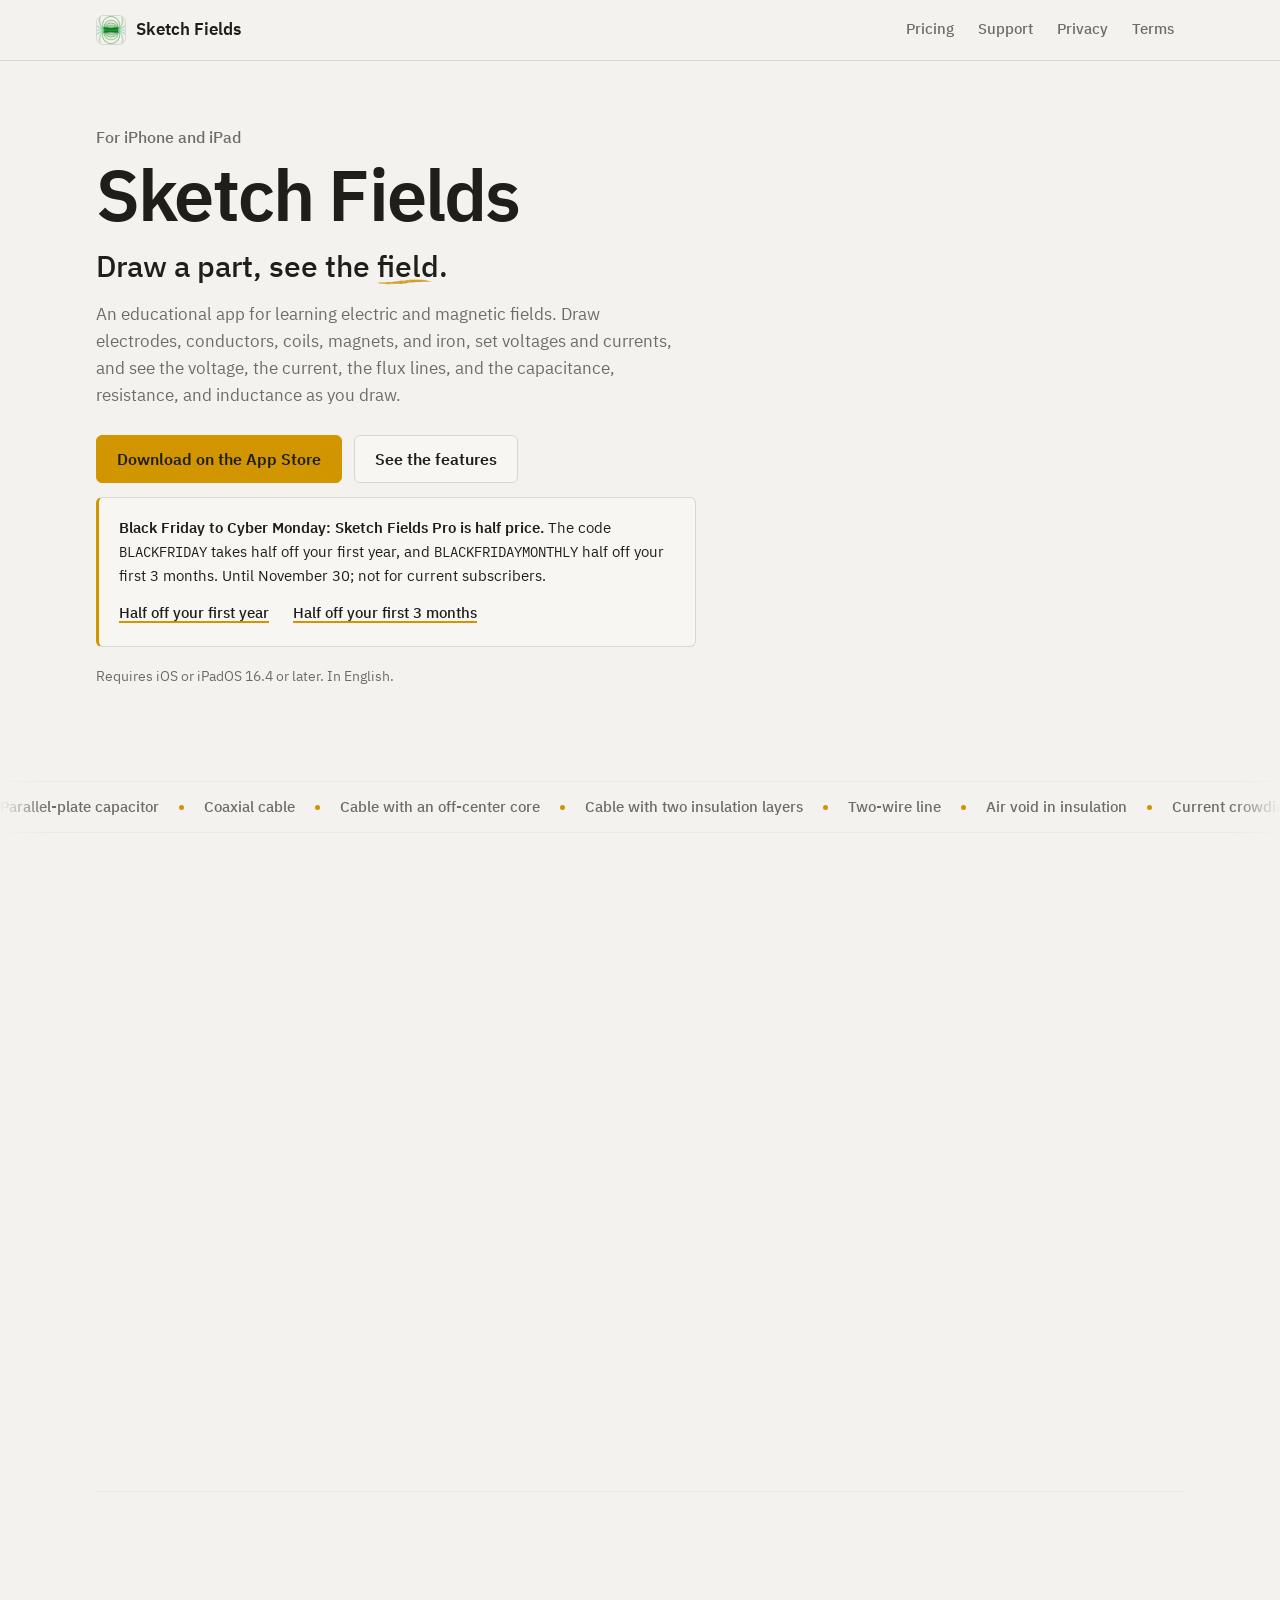
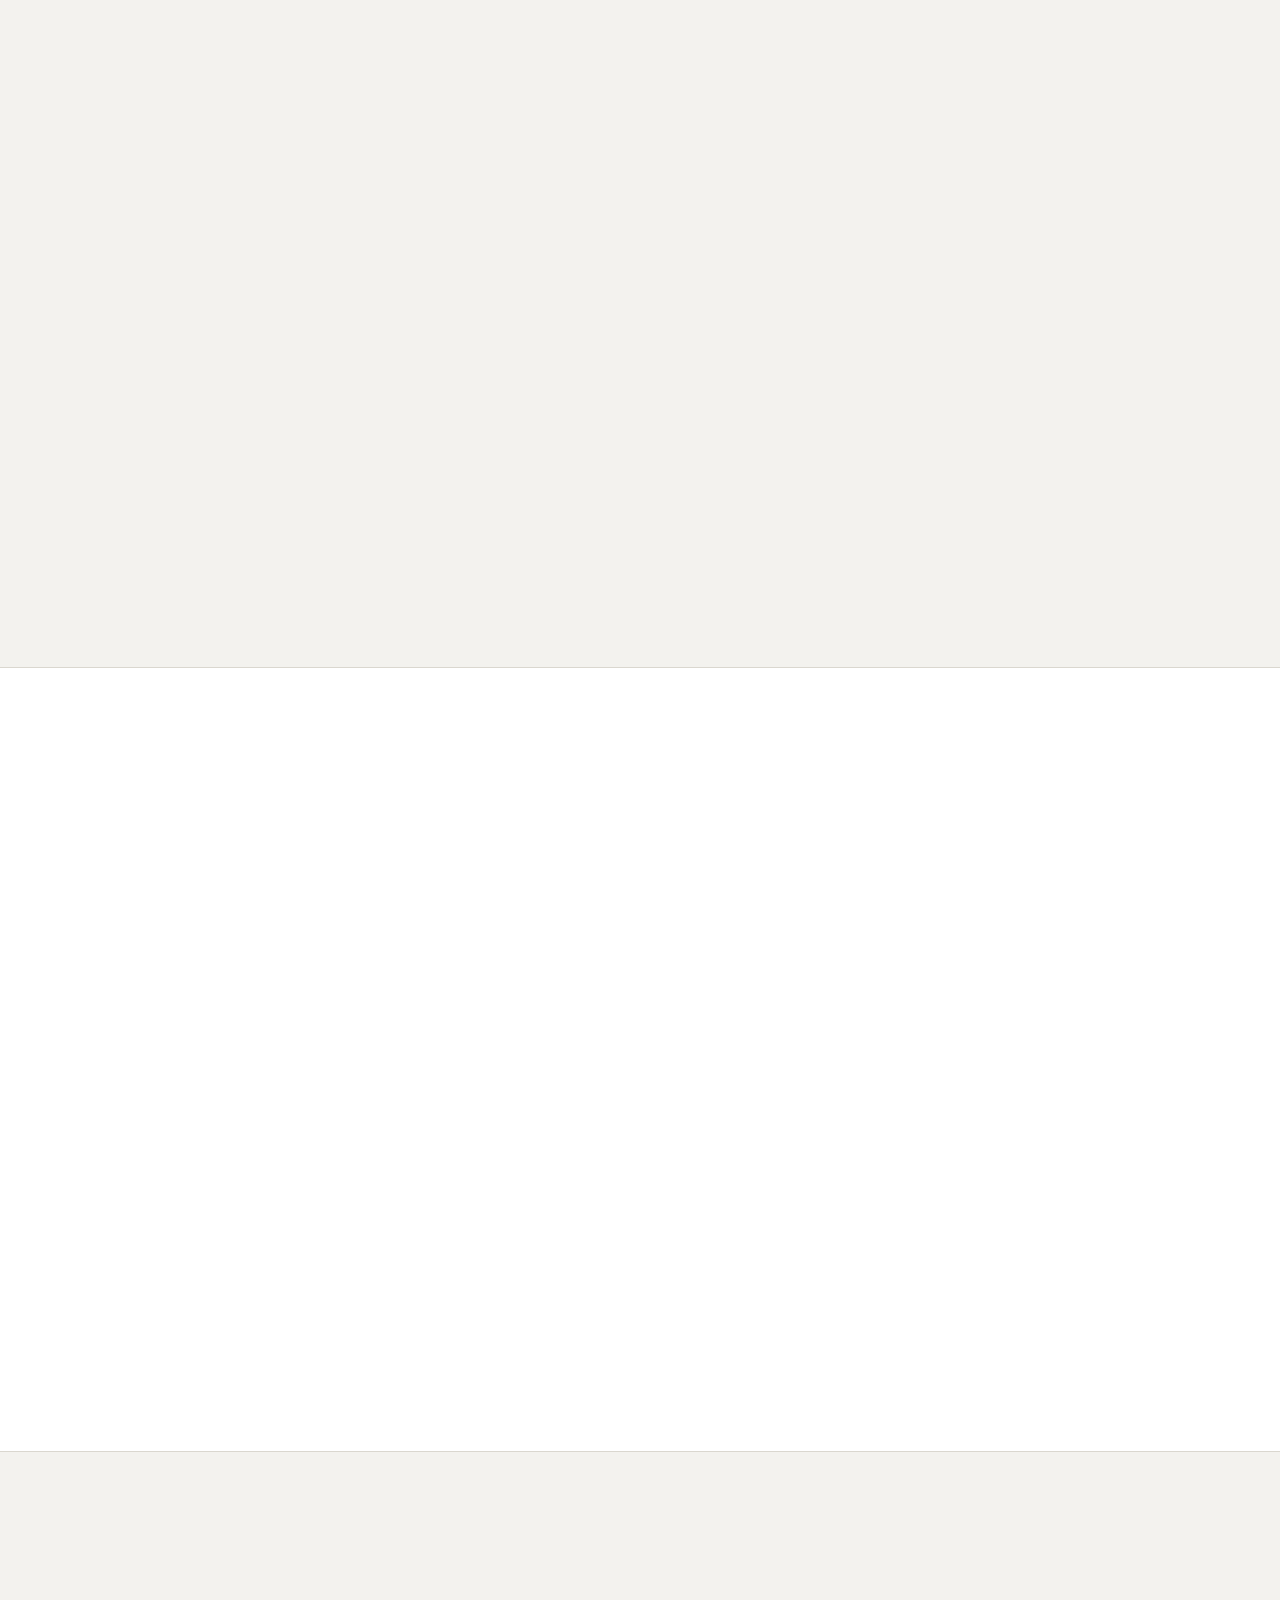
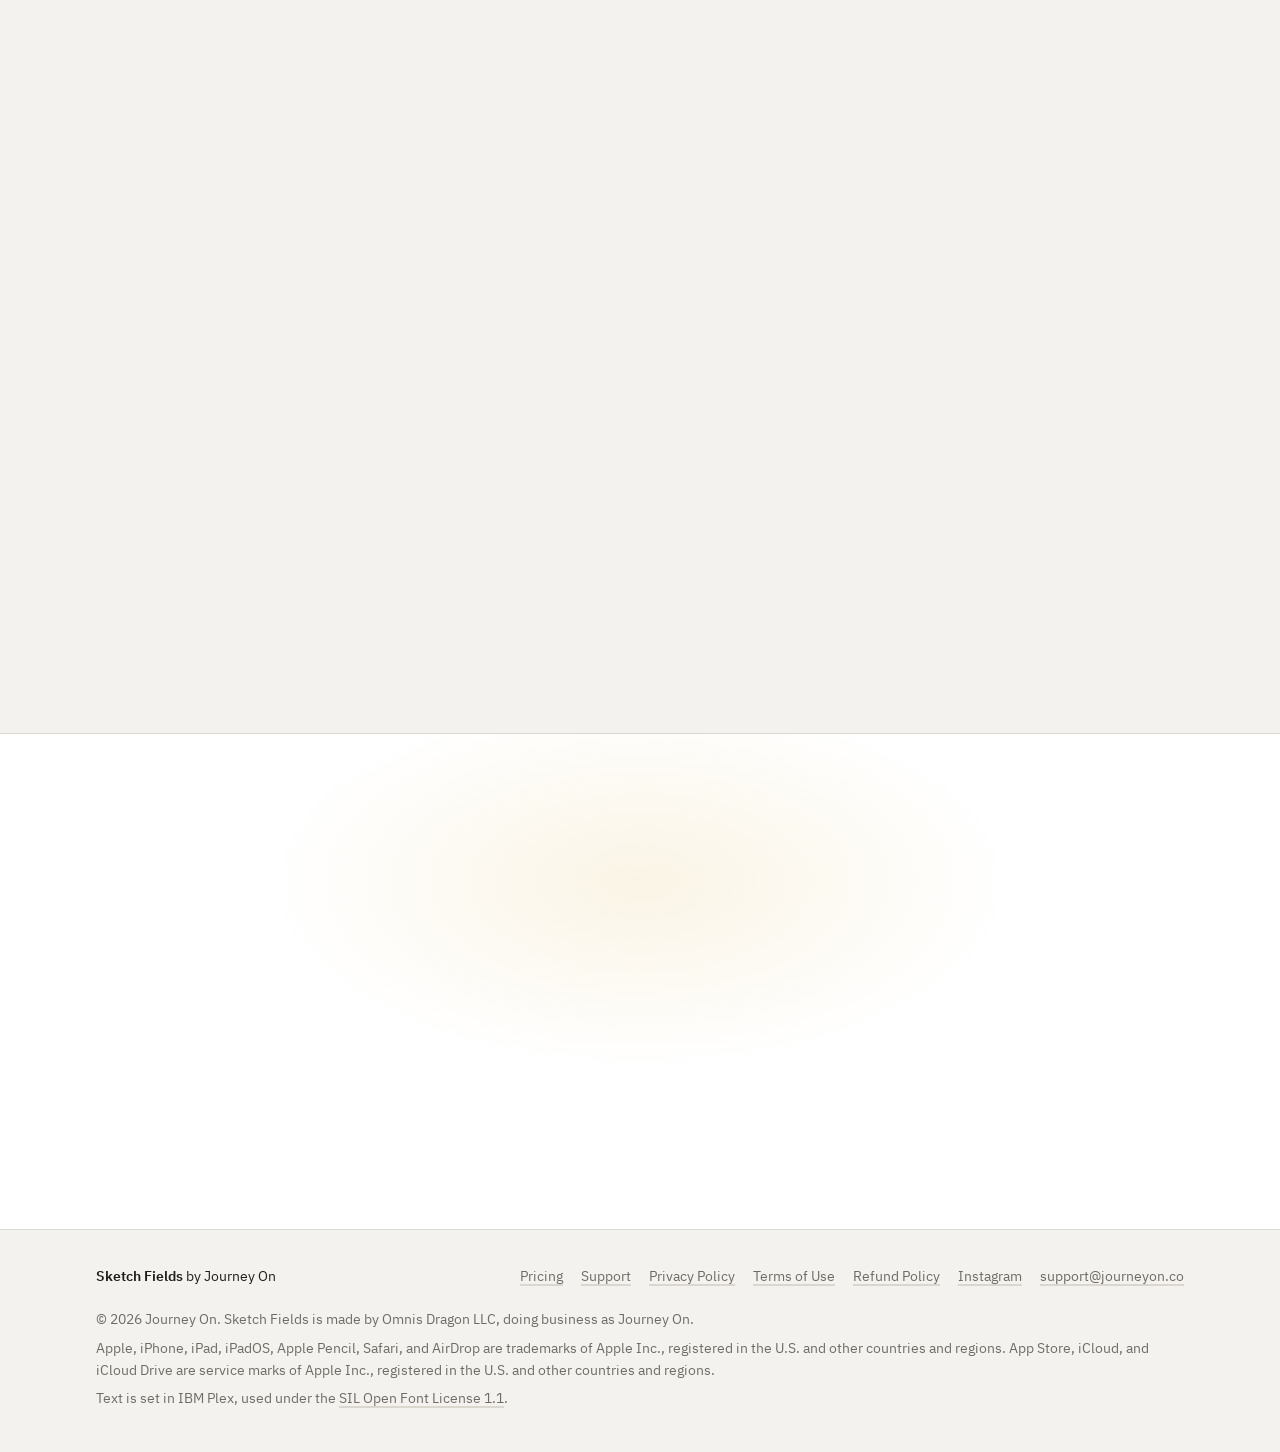
==== commit 24487286: "Download on the App Store buttons; Black Friday sale note Co-Authored-By: Claude Opus 5.5 <noreply@a" ====
--- a/index.html
+++ b/index.html
@@ -47,8 +47,12 @@
         <p class="hero-line">Draw a part, see the <span class="pencil short">field</span>.</p>
         <p class="hero-sub">An educational app for learning electric and magnetic fields. Draw electrodes, conductors, coils, magnets, and iron, set voltages and currents, and see the voltage, the current, the flux lines, and the capacitance, resistance, and inductance as you draw.</p>
         <div class="actions">
-          <a class="btn primary" href="https://apps.apple.com/us/developer/journey-on/id1807155063">Coming soon to the App Store</a>
+          <a class="btn primary" href="https://apps.apple.com/app/sketch-fields/id6832425502">Download on the App Store</a>
           <a class="btn" href="#draw">See the features</a>
+        </div>
+        <div class="note sale">
+          <p><strong>Black Friday to Cyber Monday: Sketch Fields Pro is half price.</strong> The code <span class="mono">BLACKFRIDAY</span> takes half off your first year, and <span class="mono">BLACKFRIDAYMONTHLY</span> half off your first 3 months. Until November 30; not for current subscribers.</p>
+          <p class="sale-links"><a href="https://apps.apple.com/redeem?ctx=offercodes&amp;id=6832425502&amp;code=BLACKFRIDAY">Half off your first year</a> <a href="https://apps.apple.com/redeem?ctx=offercodes&amp;id=6832425502&amp;code=BLACKFRIDAYMONTHLY">Half off your first 3 months</a></p>
         </div>
         <p class="small muted">Requires iOS or iPadOS 16.4 or later. In English.</p>
       </div>
@@ -256,7 +260,7 @@
       <h2 id="get-title">Sketch Fields for iPhone and iPad</h2>
       <p>Learn how voltages, currents, and magnets set up electric and magnetic fields by sketching. Requires iOS or iPadOS 16.4 or later.</p>
       <div class="actions center">
-        <a class="btn primary" href="https://apps.apple.com/us/developer/journey-on/id1807155063">Coming soon to the App Store</a>
+        <a class="btn primary" href="https://apps.apple.com/app/sketch-fields/id6832425502">Download on the App Store</a>
       </div>
       <p class="small muted">Questions? Email <a href="mailto:support@journeyon.co">support@journeyon.co</a> or read the <a href="support/">support page</a>.</p>
     </div>
--- a/assets/site.css
+++ b/assets/site.css
@@ -1122,6 +1122,36 @@
   font-weight: 500;
 }
 
+/* Black Friday note: remove these rules and the note on the home and pricing pages after 30 Nov 2026. A note under the
+   hero's App Store button and under the prices, with the two offer-code links in a row that wraps on phones. */
+.note.sale {
+  max-width: 600px;
+  margin: 4px 0 18px;
+  font-size: 15px;
+  line-height: 1.55;
+}
+
+.sale p {
+  margin-bottom: 10px;
+}
+
+.sale strong {
+  color: var(--fg);
+  font-weight: 600;
+}
+
+.sale-links {
+  display: flex;
+  flex-wrap: wrap;
+  gap: 2px 24px;
+  font-weight: 500;
+}
+
+.sale-links a {
+  display: inline-block;
+  padding: 4px 0;
+}
+
 /* Bands: See it in action, Free and Pro, and the end of the page, on the panel color between sections on the page
    color. A lit band has a soft light from above (dark theme only), and the closing band a glow behind the app icon. */
 .band {
